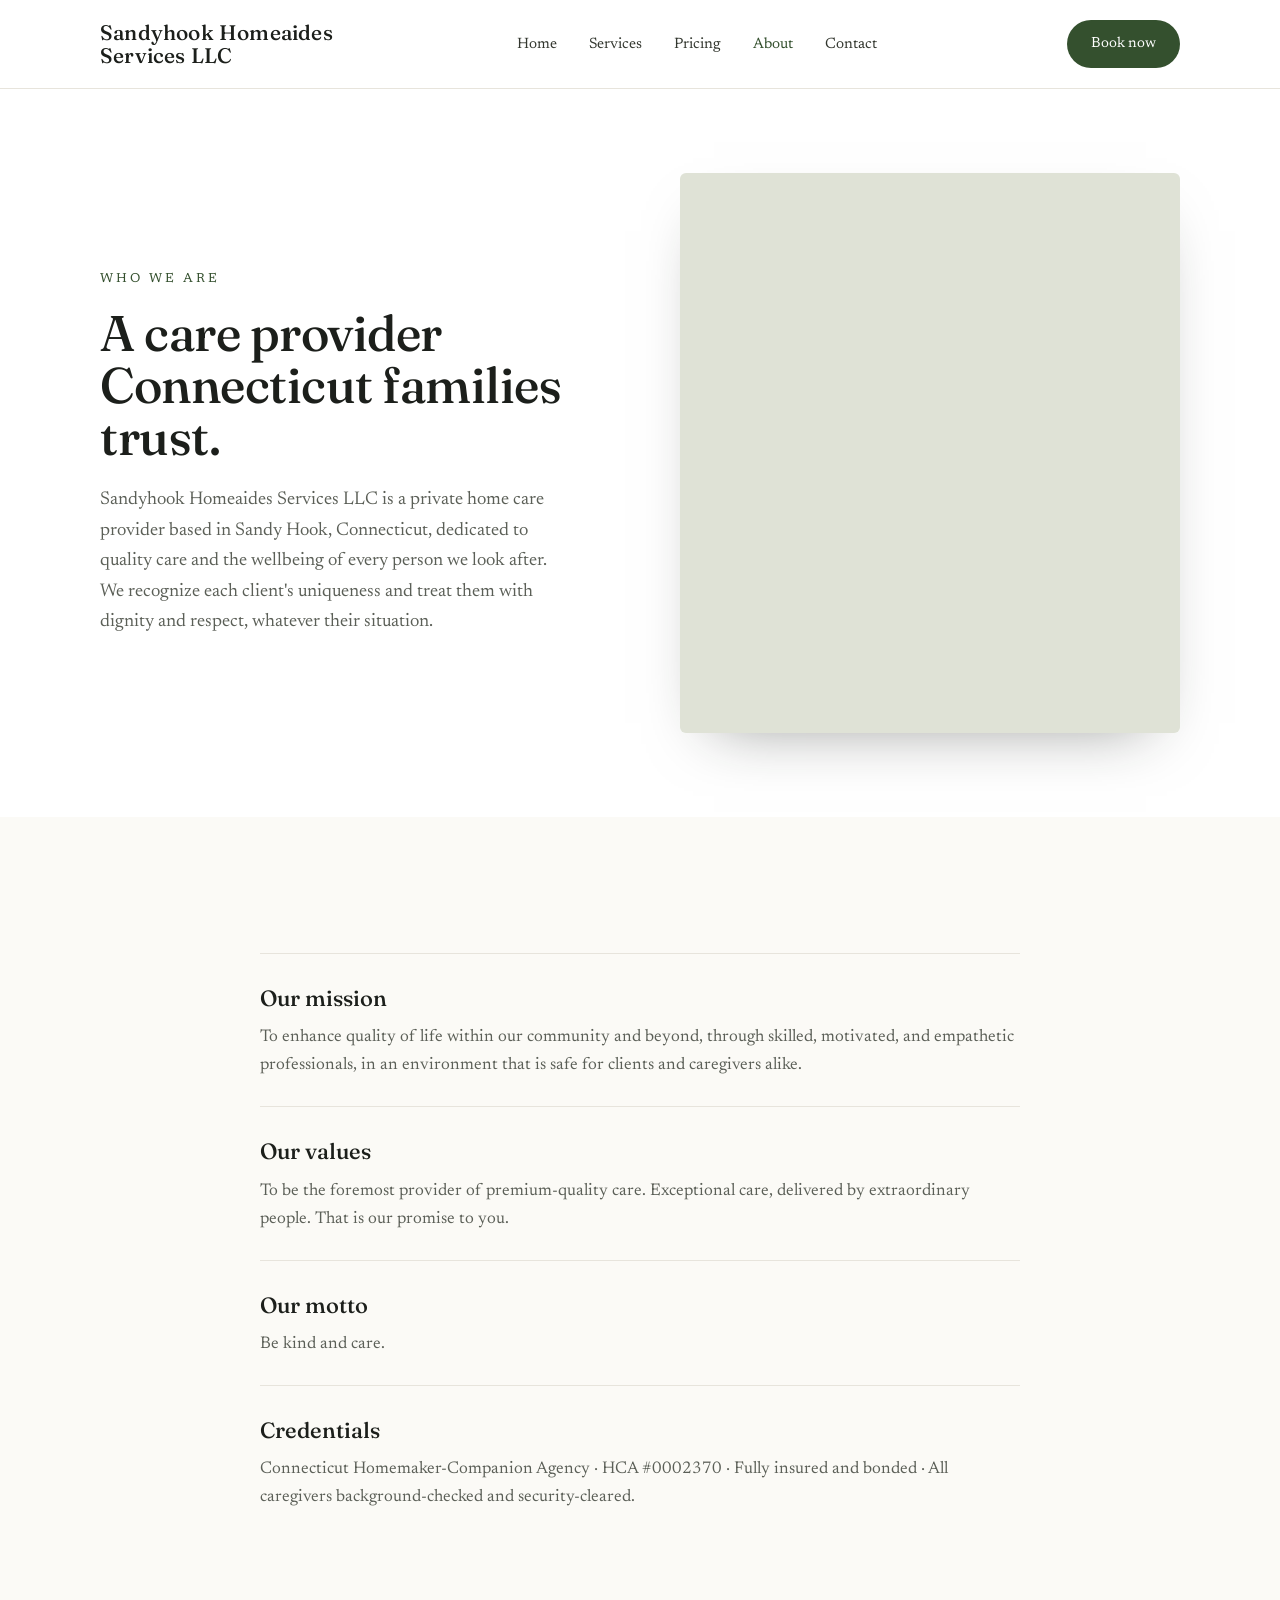
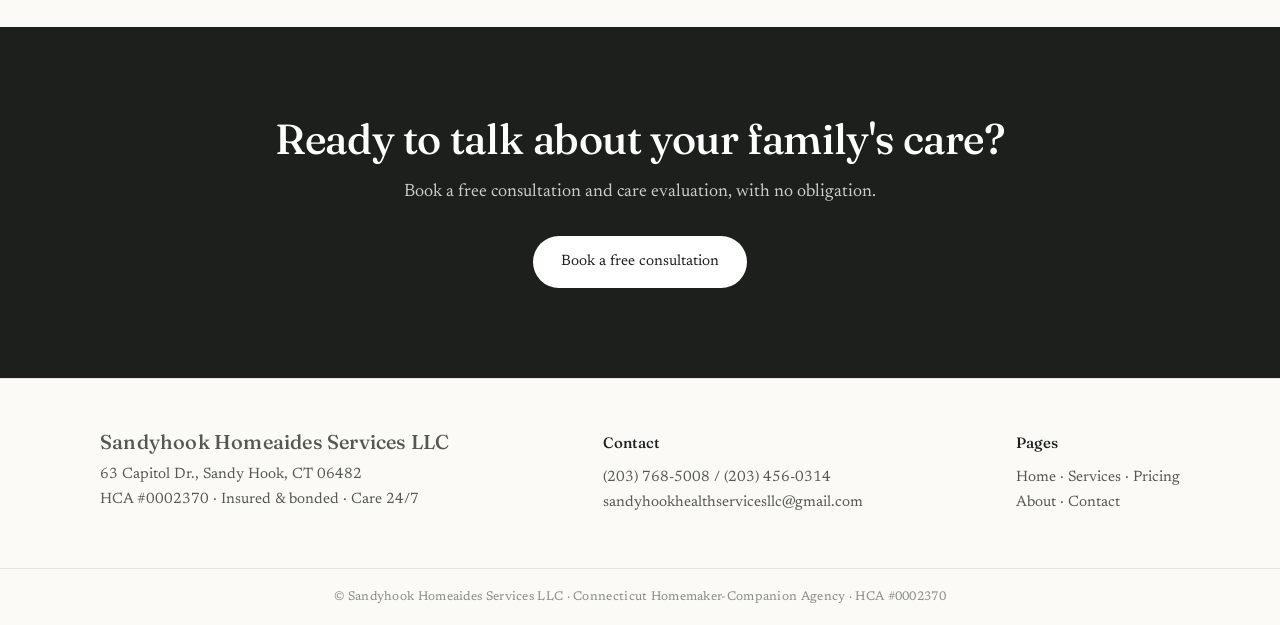
==== about.html @ 5daa8184 "Add files via upload" ====
<!DOCTYPE html>
<html lang="en">
<head>
<meta charset="UTF-8">
<meta name="viewport" content="width=device-width, initial-scale=1.0">
<title>About | Sandyhook Homeaides Services LLC</title>
<meta name="description" content="About Sandyhook Homeaides Services LLC, a licensed Connecticut home care provider in Sandy Hook. Our mission, values, and credentials.">
<link rel="stylesheet" href="styles.css">
</head>
<body>

<header>
  <div class="wrap bar">
    <a class="brand serif" href="index.html">Sandyhook Homeaides<br>Services LLC</a>
    <nav class="main" id="nav">
      <a href="index.html">Home</a>
      <a href="services.html">Services</a>
      <a href="pricing.html">Pricing</a>
      <a href="about.html" class="active">About</a>
      <a href="contact.html">Contact</a>
    </nav>
    <a class="book" href="contact.html">Book now</a>
    <button class="menu-toggle" onclick="document.getElementById('nav').classList.toggle('open')" aria-label="Menu">☰</button>
  </div>
</header>

<div class="wrap">
  <div class="split">
    <div>
      <div class="eyebrow">Who we are</div>
      <h1 class="serif" style="font-size:50px">A care provider Connecticut families trust.</h1>
      <p class="lead">Sandyhook Homeaides Services LLC is a private home care provider based in Sandy Hook, Connecticut, dedicated to quality care and the wellbeing of every person we look after. We recognize each client's uniqueness and treat them with dignity and respect, whatever their situation.</p>
    </div>
    <!-- FOUNDER PHOTO: replace the image URL below with the founder headshot -->
    <div class="himg" style="height:560px;background-image:url('https://images.unsplash.com/photo-1551836022-d5d88e9218df?auto=format&fit=crop&w=1000&q=70')" role="img" aria-label="Founder of Sandyhook Homeaides Services LLC"></div>
  </div>
</div>

<section class="pad cream">
  <div class="wrap">
    <div class="stack">
      <div class="blk"><div class="k">Our mission</div><p>To enhance quality of life within our community and beyond, through skilled, motivated, and empathetic professionals, in an environment that is safe for clients and caregivers alike.</p></div>
      <div class="blk"><div class="k">Our values</div><p>To be the foremost provider of premium-quality care. Exceptional care, delivered by extraordinary people. That is our promise to you.</p></div>
      <div class="blk"><div class="k">Our motto</div><p>Be kind and care.</p></div>
      <div class="blk"><div class="k">Credentials</div><p>Connecticut Homemaker-Companion Agency · HCA #0002370 · Fully insured and bonded · All caregivers background-checked and security-cleared.</p></div>
    </div>
  </div>
</section>

<div class="ctaband">
  <h2 class="serif">Ready to talk about your family's care?</h2>
  <p>Book a free consultation and care evaluation, with no obligation.</p>
  <a class="btn btn-light" href="contact.html">Book a free consultation</a>
</div>

<footer>
  <div class="wrap">
    <div><div class="brand serif">Sandyhook Homeaides Services LLC</div>63 Capitol Dr., Sandy Hook, CT 06482<br>HCA #0002370 · Insured &amp; bonded · Care 24/7</div>
    <div><b>Contact</b><a href="tel:+12037685008">(203) 768-5008</a> / <a href="tel:+12034560314">(203) 456-0314</a><br><a href="mailto:sandyhookhealthservicesllc@gmail.com">sandyhookhealthservicesllc@gmail.com</a></div>
    <div><b>Pages</b><a href="index.html">Home</a> · <a href="services.html">Services</a> · <a href="pricing.html">Pricing</a><br><a href="about.html">About</a> · <a href="contact.html">Contact</a></div>
  </div>
  <div class="legal">© Sandyhook Homeaides Services LLC · Connecticut Homemaker-Companion Agency · HCA #0002370</div>
</footer>

</body>
</html>
---- styles.css ----
/* Sandyhook Homeaides Services LLC — site styles */
@import url('https://fonts.googleapis.com/css2?family=Fraunces:opsz,wght@9..144,400;9..144,500;9..144,600&family=Newsreader:wght@400;500&display=swap');

:root{
  --ink:#1c1f1b; --mut:#5b5f57; --line:#e7e4dc;
  --green:#34502E; --green-d:#26401f; --sage:#F2F1E8; --cream:#FBFAF6; --paper:#fff;
}
*{box-sizing:border-box;margin:0;padding:0}
html{scroll-behavior:smooth}
body{font-family:'Newsreader',Georgia,serif;color:var(--ink);line-height:1.65;background:#fff;-webkit-font-smoothing:antialiased}
.serif{font-family:'Fraunces',Georgia,serif}
.wrap{max-width:1160px;margin:0 auto;padding:0 40px}
a{text-decoration:none;color:inherit}
img{max-width:100%;display:block}

/* header */
header{background:#fff;border-bottom:1px solid var(--line);position:sticky;top:0;z-index:20}
.bar{display:flex;align-items:center;justify-content:space-between;height:88px;gap:20px}
.brand{font-family:'Fraunces',serif;font-size:21px;font-weight:500;letter-spacing:.2px;line-height:1.1}
nav.main a{margin:0 14px;font-size:15px;color:#33372f}
nav.main a:hover,nav.main a.active{color:var(--green)}
.book{background:var(--green);color:#fff;padding:12px 24px;border-radius:30px;font-size:14.5px;margin-left:6px;white-space:nowrap}
.book:hover{background:var(--green-d)}
.menu-toggle{display:none}

/* buttons */
.btn{display:inline-block;padding:14px 28px;border-radius:30px;font-size:15px;cursor:pointer}
.btn-dark{background:var(--green);color:#fff}
.btn-dark:hover{background:var(--green-d)}
.btn-ghost{border:1px solid var(--ink);color:var(--ink)}
.btn-ghost:hover{background:var(--ink);color:#fff}
.btn-light{background:#fff;color:var(--ink)}

/* hero / split */
.split{display:grid;grid-template-columns:1.02fr .98fr;gap:60px;align-items:center;padding:84px 0}
.eyebrow{font-size:13px;letter-spacing:3px;text-transform:uppercase;color:var(--green)}
h1.serif{font-size:58px;line-height:1.04;font-weight:500;letter-spacing:-.5px;margin-top:18px}
.split p.lead{font-size:18.5px;color:var(--mut);margin-top:22px;max-width:470px}
.acts{margin-top:32px;display:flex;gap:13px;align-items:center;flex-wrap:wrap}
.himg{height:520px;border-radius:6px;background:#dfe2d6 center/cover;box-shadow:0 24px 60px -34px rgba(28,31,27,.5)}

/* sections */
section.pad{padding:88px 0}
.center{text-align:center;max-width:760px;margin:0 auto}
h2.serif{font-size:42px;font-weight:500;line-height:1.08;letter-spacing:-.4px}
.lead{font-size:18px;color:var(--mut)}
.cream{background:var(--cream)}
.sage{background:var(--sage)}

/* trust line */
.trust{display:flex;gap:40px;justify-content:center;flex-wrap:wrap;padding:26px 0;border-top:1px solid var(--line);border-bottom:1px solid var(--line);font-size:12.5px;letter-spacing:2px;text-transform:uppercase;color:#4a4e45}

/* trio */
.trio{display:grid;grid-template-columns:repeat(3,1fr);gap:44px;margin-top:56px}
.trio .t{font-family:'Fraunces',serif;font-size:23px;font-weight:500;border-top:2px solid var(--green);padding-top:18px}
.trio p{color:var(--mut);font-size:16px;margin-top:10px}

/* quote */
.quote{font-family:'Fraunces',serif;font-size:34px;line-height:1.25;font-weight:500;letter-spacing:-.3px;max-width:880px;margin:0 auto;text-align:center}

/* services grid */
.svc-grid{display:grid;grid-template-columns:1fr 1fr;gap:0 64px;margin-top:48px;border-top:1px solid var(--line)}
.svc{padding:26px 0;border-bottom:1px solid var(--line)}
.svc h3{font-family:'Fraunces',serif;font-size:22px;font-weight:500;margin-bottom:6px}
.svc p{color:var(--mut);font-size:16px}

/* pricing */
.plan-grid{display:grid;grid-template-columns:1fr 1fr;gap:22px;margin-top:52px}
.plan{border:1px solid var(--line);border-radius:8px;padding:34px}
.plan.feat{border:2px solid var(--green)}
.plan .nm{font-size:13px;letter-spacing:2px;text-transform:uppercase;color:var(--mut)}
.plan .amt{font-family:'Fraunces',serif;font-size:38px;font-weight:500;margin:8px 0 2px}
.plan .amt span{font-size:15px;color:var(--mut)}
.plan .who{color:var(--mut);font-size:15.5px;margin-bottom:18px}
.plan ul{border-top:1px solid var(--line);padding-top:16px;margin:0;list-style:none}
.plan li{color:var(--mut);font-size:15px;padding-left:18px;position:relative;margin:8px 0}
.plan li:before{content:'—';position:absolute;left:0;color:var(--green)}

/* about stack */
.stack{max-width:760px;margin:48px auto 0}
.stack .blk{padding:26px 0;border-top:1px solid var(--line)}
.stack .blk .k{font-family:'Fraunces',serif;font-size:22px;font-weight:500;margin-bottom:8px}
.stack .blk p{color:var(--mut);font-size:17px}

/* contact */
.cgrid{display:grid;grid-template-columns:1fr 1fr;gap:56px;margin-top:46px}
.cinfo div.row{padding:18px 0;border-bottom:1px solid var(--line)}
.cinfo .k{font-size:12.5px;letter-spacing:2px;text-transform:uppercase;color:var(--mut)}
.cinfo .v{font-family:'Fraunces',serif;font-size:21px;font-weight:500;margin-top:4px}
.cinfo .v a:hover{color:var(--green)}
.form label{display:block;font-size:13px;letter-spacing:1px;text-transform:uppercase;color:var(--mut);margin:16px 0 6px}
.form input,.form select,.form textarea{width:100%;border:1px solid var(--line);border-radius:6px;padding:13px 14px;font-family:'Newsreader',serif;font-size:16px;background:#fff}
.form input:focus,.form select:focus,.form textarea:focus{outline:none;border-color:var(--green)}
.form button{margin-top:22px;background:var(--green);color:#fff;border:none;border-radius:30px;padding:14px 30px;font-size:15px;cursor:pointer}
.form button:hover{background:var(--green-d)}
.mapwrap{margin-top:54px;border:1px solid var(--line);border-radius:8px;overflow:hidden}
.mapwrap iframe{width:100%;height:340px;border:0;display:block}

/* cta band */
.ctaband{background:var(--ink);color:#fff;text-align:center;padding:90px 30px}
.ctaband h2{color:#fff;margin:0 auto}
.ctaband p{color:#cdd0c7;margin:16px auto 28px;max-width:540px;font-size:18px}

/* footer */
footer{background:var(--cream);border-top:1px solid var(--line);font-size:15px;color:#54584f}
footer .wrap{padding:52px 40px;display:flex;flex-wrap:wrap;gap:40px;justify-content:space-between}
footer .brand{font-size:20px;margin-bottom:10px}
footer b{display:block;color:var(--ink);margin-bottom:10px;font-family:'Fraunces',serif;font-weight:500}
footer a:hover{color:var(--green)}
.legal{border-top:1px solid var(--line);text-align:center;padding:18px;font-size:12.5px;color:#8a8e83;letter-spacing:.3px}

/* page intro */
.pintro{padding:70px 0 0}

@media(max-width:880px){
  .split{grid-template-columns:1fr;gap:30px;padding:50px 0}
  h1.serif{font-size:40px}.himg{height:280px}
  .trio,.plan-grid,.svc-grid,.cgrid{grid-template-columns:1fr;gap:28px}
  .svc{padding:22px 0}
  nav.main{display:none}
  nav.main.open{display:block;position:absolute;top:88px;left:0;right:0;background:#fff;border-bottom:1px solid var(--line);padding:14px 40px}
  nav.main.open a{display:block;margin:12px 0;font-size:17px}
  .menu-toggle{display:block;background:none;border:none;font-size:26px;cursor:pointer;color:var(--ink)}
  h2.serif{font-size:32px}
}
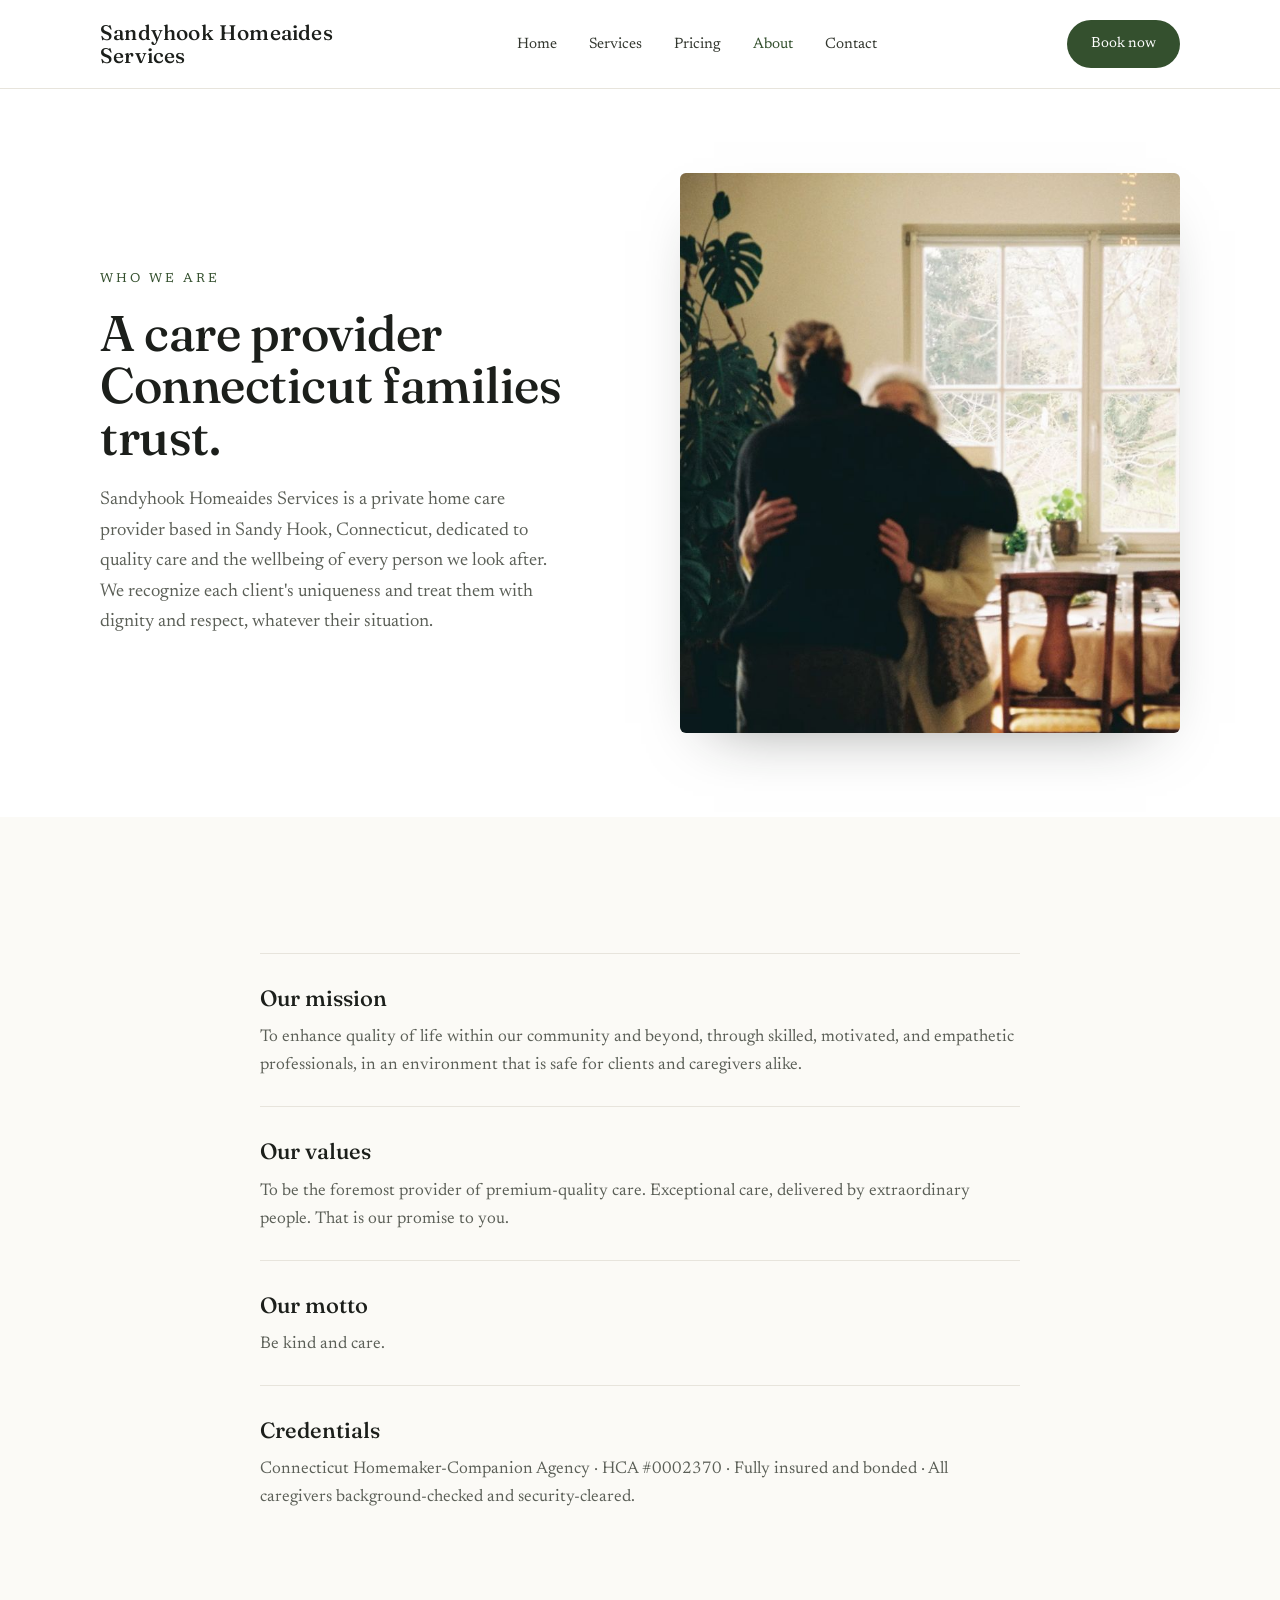
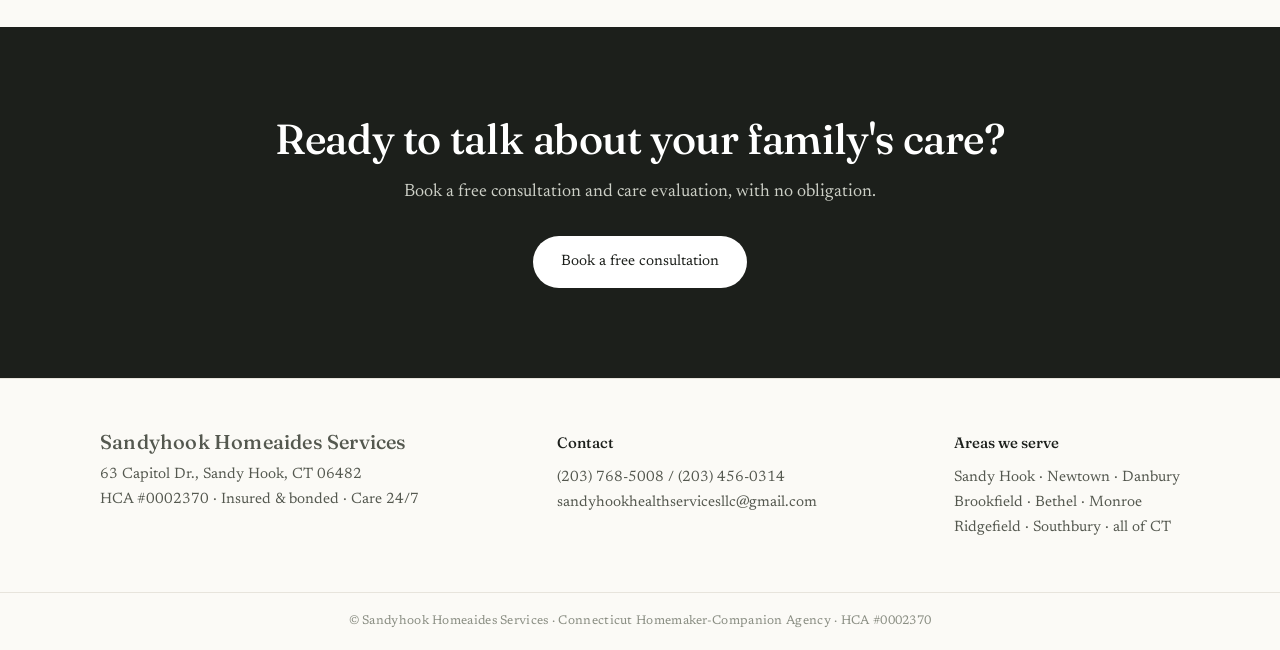
==== commit 22e4fef9: "Add images, SEO, custom domain, and copy updates - Replace Unsplash stock with 10 local images acros" ====
--- a/about.html
+++ b/about.html
@@ -3,15 +3,15 @@
 <head>
 <meta charset="UTF-8">
 <meta name="viewport" content="width=device-width, initial-scale=1.0">
-<title>About | Sandyhook Homeaides Services LLC</title>
-<meta name="description" content="About Sandyhook Homeaides Services LLC, a licensed Connecticut home care provider in Sandy Hook. Our mission, values, and credentials.">
+<title>About Us | Licensed Home Care Provider in Sandy Hook, CT | Sandyhook Homeaides</title>
+<meta name="description" content="Sandyhook Homeaides Services is a licensed, insured home care provider based in Sandy Hook, Connecticut. Serving Newtown, Danbury, Brookfield, and across CT. HCA #0002370.">
 <link rel="stylesheet" href="styles.css">
 </head>
 <body>
 
 <header>
   <div class="wrap bar">
-    <a class="brand serif" href="index.html">Sandyhook Homeaides<br>Services LLC</a>
+    <a class="brand serif" href="index.html">Sandyhook Homeaides<br>Services</a>
     <nav class="main" id="nav">
       <a href="index.html">Home</a>
       <a href="services.html">Services</a>
@@ -29,10 +29,9 @@
     <div>
       <div class="eyebrow">Who we are</div>
       <h1 class="serif" style="font-size:50px">A care provider Connecticut families trust.</h1>
-      <p class="lead">Sandyhook Homeaides Services LLC is a private home care provider based in Sandy Hook, Connecticut, dedicated to quality care and the wellbeing of every person we look after. We recognize each client's uniqueness and treat them with dignity and respect, whatever their situation.</p>
+      <p class="lead">Sandyhook Homeaides Services is a private home care provider based in Sandy Hook, Connecticut, dedicated to quality care and the wellbeing of every person we look after. We recognize each client's uniqueness and treat them with dignity and respect, whatever their situation.</p>
     </div>
-    <!-- FOUNDER PHOTO: replace the image URL below with the founder headshot -->
-    <div class="himg" style="height:560px;background-image:url('https://images.unsplash.com/photo-1551836022-d5d88e9218df?auto=format&fit=crop&w=1000&q=70')" role="img" aria-label="Founder of Sandyhook Homeaides Services LLC"></div>
+    <div class="himg" style="height:560px;background-image:url('images/family-embrace-elderly-care-support-connecticut.jpg')" role="img" aria-label="A family embracing with warmth and care"></div>
   </div>
 </div>
 
@@ -55,11 +54,11 @@
 
 <footer>
   <div class="wrap">
-    <div><div class="brand serif">Sandyhook Homeaides Services LLC</div>63 Capitol Dr., Sandy Hook, CT 06482<br>HCA #0002370 · Insured &amp; bonded · Care 24/7</div>
+    <div><div class="brand serif">Sandyhook Homeaides Services</div>63 Capitol Dr., Sandy Hook, CT 06482<br>HCA #0002370 · Insured &amp; bonded · Care 24/7</div>
     <div><b>Contact</b><a href="tel:+12037685008">(203) 768-5008</a> / <a href="tel:+12034560314">(203) 456-0314</a><br><a href="mailto:sandyhookhealthservicesllc@gmail.com">sandyhookhealthservicesllc@gmail.com</a></div>
-    <div><b>Pages</b><a href="index.html">Home</a> · <a href="services.html">Services</a> · <a href="pricing.html">Pricing</a><br><a href="about.html">About</a> · <a href="contact.html">Contact</a></div>
+    <div><b>Areas we serve</b>Sandy Hook · Newtown · Danbury<br>Brookfield · Bethel · Monroe<br>Ridgefield · Southbury · all of CT</div>
   </div>
-  <div class="legal">© Sandyhook Homeaides Services LLC · Connecticut Homemaker-Companion Agency · HCA #0002370</div>
+  <div class="legal">© Sandyhook Homeaides Services · Connecticut Homemaker-Companion Agency · HCA #0002370</div>
 </footer>
 
 </body>
--- a/styles.css
+++ b/styles.css
@@ -1,4 +1,4 @@
-/* Sandyhook Homeaides Services LLC — site styles */
+/* Sandyhook Homeaides Services - site styles */
 @import url('https://fonts.googleapis.com/css2?family=Fraunces:opsz,wght@9..144,400;9..144,500;9..144,600&family=Newsreader:wght@400;500&display=swap');
 
 :root{
@@ -74,7 +74,7 @@
 .plan .who{color:var(--mut);font-size:15.5px;margin-bottom:18px}
 .plan ul{border-top:1px solid var(--line);padding-top:16px;margin:0;list-style:none}
 .plan li{color:var(--mut);font-size:15px;padding-left:18px;position:relative;margin:8px 0}
-.plan li:before{content:'—';position:absolute;left:0;color:var(--green)}
+.plan li:before{content:'·';position:absolute;left:0;color:var(--green)}
 
 /* about stack */
 .stack{max-width:760px;margin:48px auto 0}
@@ -112,6 +112,22 @@
 /* page intro */
 .pintro{padding:70px 0 0}
 
+/* image gallery strip */
+.gallery{display:grid;grid-template-columns:repeat(3,1fr);gap:16px}
+.gallery img{width:100%;height:320px;object-fit:cover;border-radius:6px}
+
+/* full-width image break */
+.img-break{width:100%;height:400px;object-fit:cover;border-radius:6px;display:block}
+
+/* testimonials */
+.testimonials{display:grid;grid-template-columns:repeat(2,1fr);gap:40px;margin-top:52px}
+.testimonial{border-top:2px solid var(--green);padding-top:22px}
+.testimonial .tq{font-size:18.5px;color:var(--ink);line-height:1.6}
+.testimonial .ta{margin-top:16px;font-size:12.5px;letter-spacing:2px;text-transform:uppercase;color:var(--mut)}
+
+/* contact image */
+.contact-img{width:100%;height:260px;object-fit:cover;border-radius:6px;margin-top:28px}
+
 @media(max-width:880px){
   .split{grid-template-columns:1fr;gap:30px;padding:50px 0}
   h1.serif{font-size:40px}.himg{height:280px}
@@ -122,4 +138,8 @@
   nav.main.open a{display:block;margin:12px 0;font-size:17px}
   .menu-toggle{display:block;background:none;border:none;font-size:26px;cursor:pointer;color:var(--ink)}
   h2.serif{font-size:32px}
+  .gallery{grid-template-columns:1fr;gap:12px}
+  .gallery img{height:220px}
+  .testimonials{grid-template-columns:1fr}
+  .img-break{height:240px}
 }
